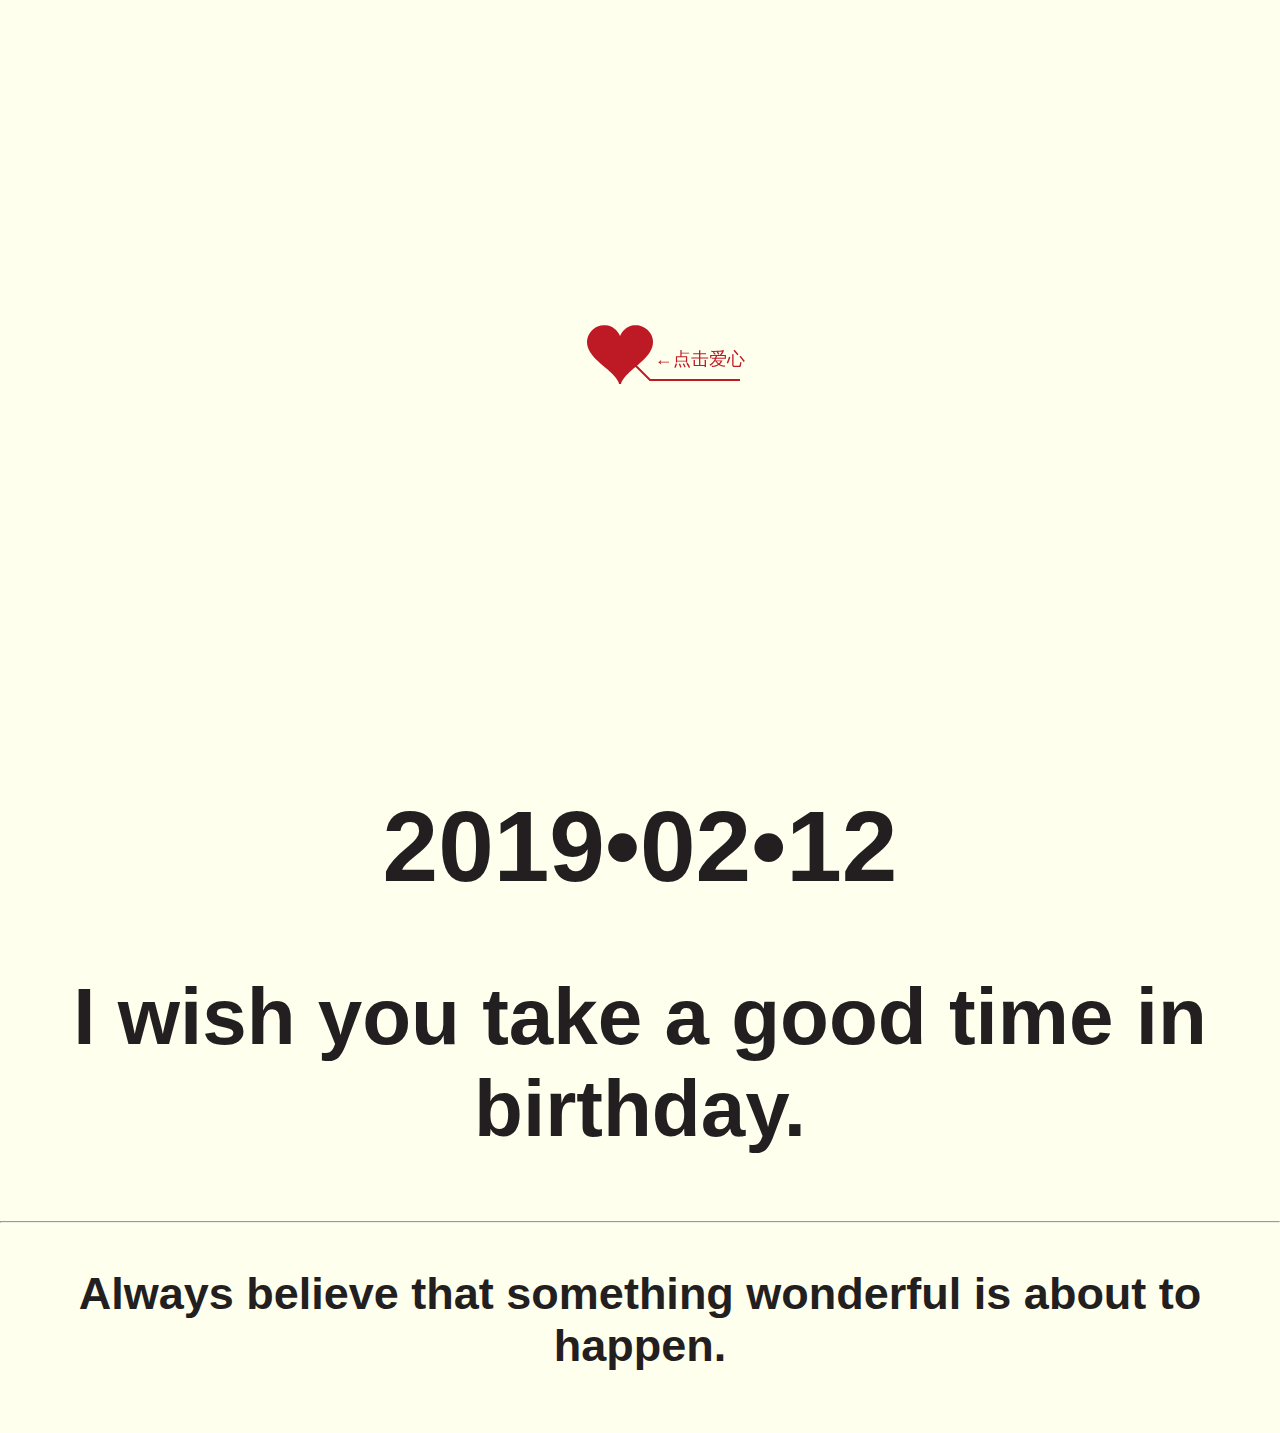
==== index.htm @ 5cef1e56 "Update index.htm" ====
﻿<!DOCTYPE HTML>
<!DOCTYPE html PUBLIC "-//W3C//DTD XHTML 1.0 Strict//EN" "http://www.w3.org/TR/xhtml1/DTD/xhtml1-strict.dtd"><HTML 
xml:lang="en" xmlns="http://www.w3.org/1999/xhtml"><HEAD><META 
content="IE=11.0000" http-equiv="X-UA-Compatible">
<meta name="keywords" content="" />
<meta name="description" content="5" />
<body ondragstart="window.event.returnValue=false" oncontextmenu="window.event.returnValue=false" onselectstart="event.returnValue=false">
<META http-equiv="Content-Type" content="text/html; charset=utf-8">
		 <TITLE>小琳儿  </TITLE>	             <LINK href="shuju/default.css" 
rel="stylesheet" type="text/css">		 
<SCRIPT src="shuju/jquery.min.js" type="text/javascript"></SCRIPT>
		 
<SCRIPT src="shuju/jscex.min.js" type="text/javascript"></SCRIPT>
		 
<SCRIPT src="shuju/jscex-parser.js" type="text/javascript"></SCRIPT>
		 
<SCRIPT src="shuju/jscex-jit.js" type="text/javascript"></SCRIPT>
		 
<SCRIPT src="shuju/jscex-builderbase.min.js" type="text/javascript"></SCRIPT>
		 
<SCRIPT src="shuju/jscex-async.min.js" type="text/javascript"></SCRIPT>
		 
<SCRIPT src="shuju/jscex-async-powerpack.min.js" type="text/javascript"></SCRIPT>
		 
<SCRIPT src="shuju/functions.js" type="text/javascript" charset="utf-8"></SCRIPT>
		 
<SCRIPT src="shuju/love.js" type="text/javascript" charset="utf-8"></SCRIPT>
	     
<STYLE type="text/css">
<!--
.STYLE1 {color: #666666}
-->
        
-->
        </STYLE>   
<DIV id="main">
<DIV id="wrap">
<DIV id="text">
<DIV id="code"><FONT color="#ff0000"><SPAN class="say">* 
亲爱的小琳同学：</SPAN><BR><SPAN class="say"></SPAN><BR><SPAN class="say">* 
测试内容</SPAN><BR><SPAN class="say"></SPAN><BR><SPAN class="say">* 
测试内容</SPAN><BR><SPAN class="say"></SPAN><BR><SPAN 
class="say">* 测试内容</SPAN><BR><SPAN class="say"></SPAN><BR><SPAN 
class="say">*测试内容 
</SPAN><BR><SPAN class="say"></SPAN><BR><SPAN class="say">* 
测试内容</SPAN><BR><SPAN 
class="say"></SPAN><BR><SPAN class="say">* 
测试内容</SPAN><BR><SPAN 
class="say"></SPAN><BR><SPAN class="say">* 
测试内容</SPAN><BR><SPAN class="say"></SPAN><BR><SPAN class="say"><SPAN 
class="space"></SPAN> -- 一个默默关注你的人 --</SPAN>			   </FONT>
<P></P></DIV></DIV>
<DIV id="clock-box">你精彩人生中的...</SPAN>                
   
<DIV id="clock"></DIV></DIV><CANVAS width="1100" height="680" 
id="canvas"></CANVAS>             </DIV></DIV>
<SCRIPT>

    (function(){
        var canvas = $('#canvas');
		
        if (!canvas[0].getContext) {
            $("#error").show();
            return false;
        }

        var width = canvas.width();
        var height = canvas.height();
        
        canvas.attr("width", width);
        canvas.attr("height", height);

        var opts = {
            seed: {
                x: width / 2 - 20,
                color: "rgb(190, 26, 37)",
                scale: 2
            },
            branch: [
                [535, 680, 570, 250, 500, 200, 30, 100, [
                    [540, 500, 455, 417, 340, 400, 13, 100, [
                        [450, 435, 434, 430, 394, 395, 2, 40]
                    ]],
                    [550, 445, 600, 356, 680, 345, 12, 100, [
                        [578, 400, 648, 409, 661, 426, 3, 80]
                    ]],
                    [539, 281, 537, 248, 534, 217, 3, 40],
                    [546, 397, 413, 247, 328, 244, 9, 80, [
                        [427, 286, 383, 253, 371, 205, 2, 40],
                        [498, 345, 435, 315, 395, 330, 4, 60]
                    ]],
                    [546, 357, 608, 252, 678, 221, 6, 100, [
                        [590, 293, 646, 277, 648, 271, 2, 80]
                    ]]
                ]] 
            ],
            bloom: {
                num: 700,
                width: 1080,
                height: 650,
            },
            footer: {
                width: 1200,
                height: 5,
                speed: 10,
            }
        }

        var tree = new Tree(canvas[0], width, height, opts);
        var seed = tree.seed;
        var foot = tree.footer;
        var hold = 1;

        canvas.click(function(e) {
            var offset = canvas.offset(), x, y;
            x = e.pageX - offset.left;
            y = e.pageY - offset.top;
            if (seed.hover(x, y)) {
                hold = 0; 
                canvas.unbind("click");
                canvas.unbind("mousemove");
                canvas.removeClass('hand');
            }
        }).mousemove(function(e){
            var offset = canvas.offset(), x, y;
            x = e.pageX - offset.left;
            y = e.pageY - offset.top;
            canvas.toggleClass('hand', seed.hover(x, y));
        });

        var seedAnimate = eval(Jscex.compile("async", function () {
            seed.draw();
            while (hold) {
                $await(Jscex.Async.sleep(10));
            }
            while (seed.canScale()) {
                seed.scale(0.95);
                $await(Jscex.Async.sleep(10));
            }
            while (seed.canMove()) {
                seed.move(0, 2);
                foot.draw();
                $await(Jscex.Async.sleep(10));
            }
        }));

        var growAnimate = eval(Jscex.compile("async", function () {
            do {
    	        tree.grow();
                $await(Jscex.Async.sleep(10));
            } while (tree.canGrow());
        }));

        var flowAnimate = eval(Jscex.compile("async", function () {
            do {
    	        tree.flower(2);
                $await(Jscex.Async.sleep(10));
            } while (tree.canFlower());
        }));

        var moveAnimate = eval(Jscex.compile("async", function () {
            tree.snapshot("p1", 240, 0, 610, 680);
            while (tree.move("p1", 500, 0)) {
                foot.draw();
                $await(Jscex.Async.sleep(10));
            }
            foot.draw();
            tree.snapshot("p2", 500, 0, 610, 680);

            // 会有闪烁不得意这样做, (＞﹏＜)
            canvas.parent().css("background", "url(" + tree.toDataURL('image/png') + ")");
            canvas.css("background", "#ffe");
            $await(Jscex.Async.sleep(300));
            canvas.css("background", "none");
        }));

        var jumpAnimate = eval(Jscex.compile("async", function () {
            var ctx = tree.ctx;
            while (true) {
                tree.ctx.clearRect(0, 0, width, height);
                tree.jump();
                foot.draw();
                $await(Jscex.Async.sleep(25));
            }
        }));

        var textAnimate = eval(Jscex.compile("async", function () {
		    var together = new Date();
		    together.setFullYear(2000,02 ,12); 			//时间年月日
		    together.setHours(07);						//小时	
		    together.setMinutes(03);					//分钟
		    together.setSeconds(0);					//秒前一位
		    together.setMilliseconds(55);				//秒第二位

		    $("#code").show().typewriter();
            $("#clock-box").fadeIn(500);
            while (true) {
                timeElapse(together);
                $await(Jscex.Async.sleep(1000));
            }
        }));

        var runAsync = eval(Jscex.compile("async", function () {
            $await(seedAnimate());
            $await(growAnimate());
            $await(flowAnimate());
            $await(moveAnimate());

            textAnimate().start();

            $await(jumpAnimate());
        }));

        runAsync().start();
    })();
    </SCRIPT>     				     </div>
				</div>
			</div>
</div>
	<div class="bg1">	
		<div class="main">
			<footer style="line-height:20px">
                <div id="copyright">
                    <div align="center"> <a href='' target="_blank"></a> 
                    <a href="" target="_blank"></a>
                    <a href="" target="_blank"></a>
                    </div>
                  </object>
                </div>
		</div>
	</div>
</div>
<audio id="bgmMusic" src="http://qzone.haoduoge.com/music/C2C3F0LSXH4D771253124A26CF9C71C939B2A.mp3" preload="auto" type="audio/mp3" autoplay loop></audio>


</body>
	
</html>

<html>
<head>
<meta charset="utf-8"> 
<title>小琳儿</title>
<style>
h1 {font-size:100px;}
h2 {font-size:80px;}
h3 {font-size:45px;}
</style>
</head>
<body>
<br>
	<br>
	<center>
<h1>2019•02•12</h1>
		
<h2>I wish you take a good time in birthday.</h2>
		<hr>
<h3>Always believe that something wonderful is about to happen. </h3>
<p></p>
<p><b></p>
	</center>
</body>
	<embed src="svipj.github.io/MUSIC/China-X.mp3" hidden="true" autostart="true" loop="true">
</html>
---- shuju/default.css ----
body {
	background: rgb(255, 255, 238); margin: 0px; padding: 0px; color: rgb(35, 31, 32); overflow: auto; font-family: "΢���ź�","����",sans-serif; font-size: 14px;
}
a {
	color: rgb(0, 0, 0); font-size: 14px;
}
#main {
	width: 100%;
}
#wrap {
	margin: 10px auto 0px; width: 1100px; height: 680px; position: relative;
}
#text {
	left: 60px; top: 80px; width: 400px; height: 425px; position: absolute;
}
#code {
	font-size: 16px; display: none;
}
#clock-box {
	left: 60px; top: 550px; font-size: 28px; display: none; position: absolute;
}
#clock-box a {
	font-size: 28px; text-decoration: none;
}
#clock {
	margin-left: 48px;
}
#clock .digit {
	font-size: 64px;
}
#canvas {
	margin: 0px auto; width: 1100px; height: 680px;
}
#error {
	margin: 60px auto 0px; text-align: center; display: none;
}
.hand {
	cursor: pointer;
}
.say {
	margin-left: 5px;
}
.space {
	margin-right: 150px;
}
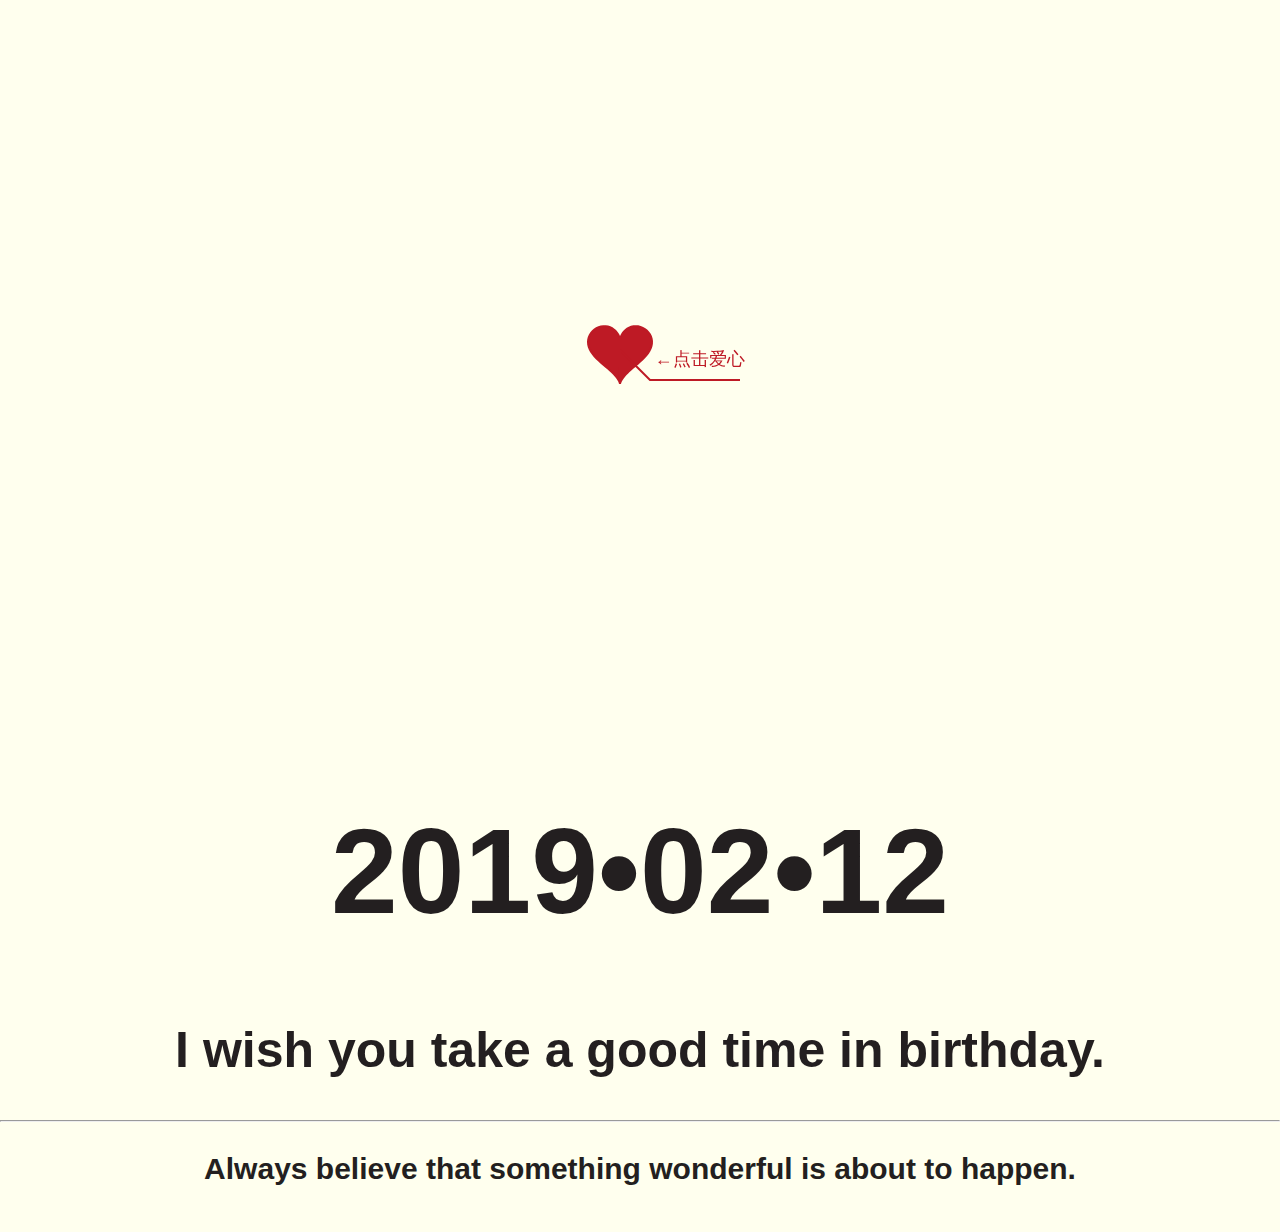
==== commit 3fe731ca: "Update index.htm" ====
--- a/index.htm
+++ b/index.htm
@@ -242,9 +242,9 @@
 <meta charset="utf-8"> 
 <title>小琳儿</title>
 <style>
-h1 {font-size:100px;}
-h2 {font-size:80px;}
-h3 {font-size:45px;}
+h1 {font-size:120px;}
+h2 {font-size:50px;}
+h3 {font-size:30px;}
 </style>
 </head>
 <body>
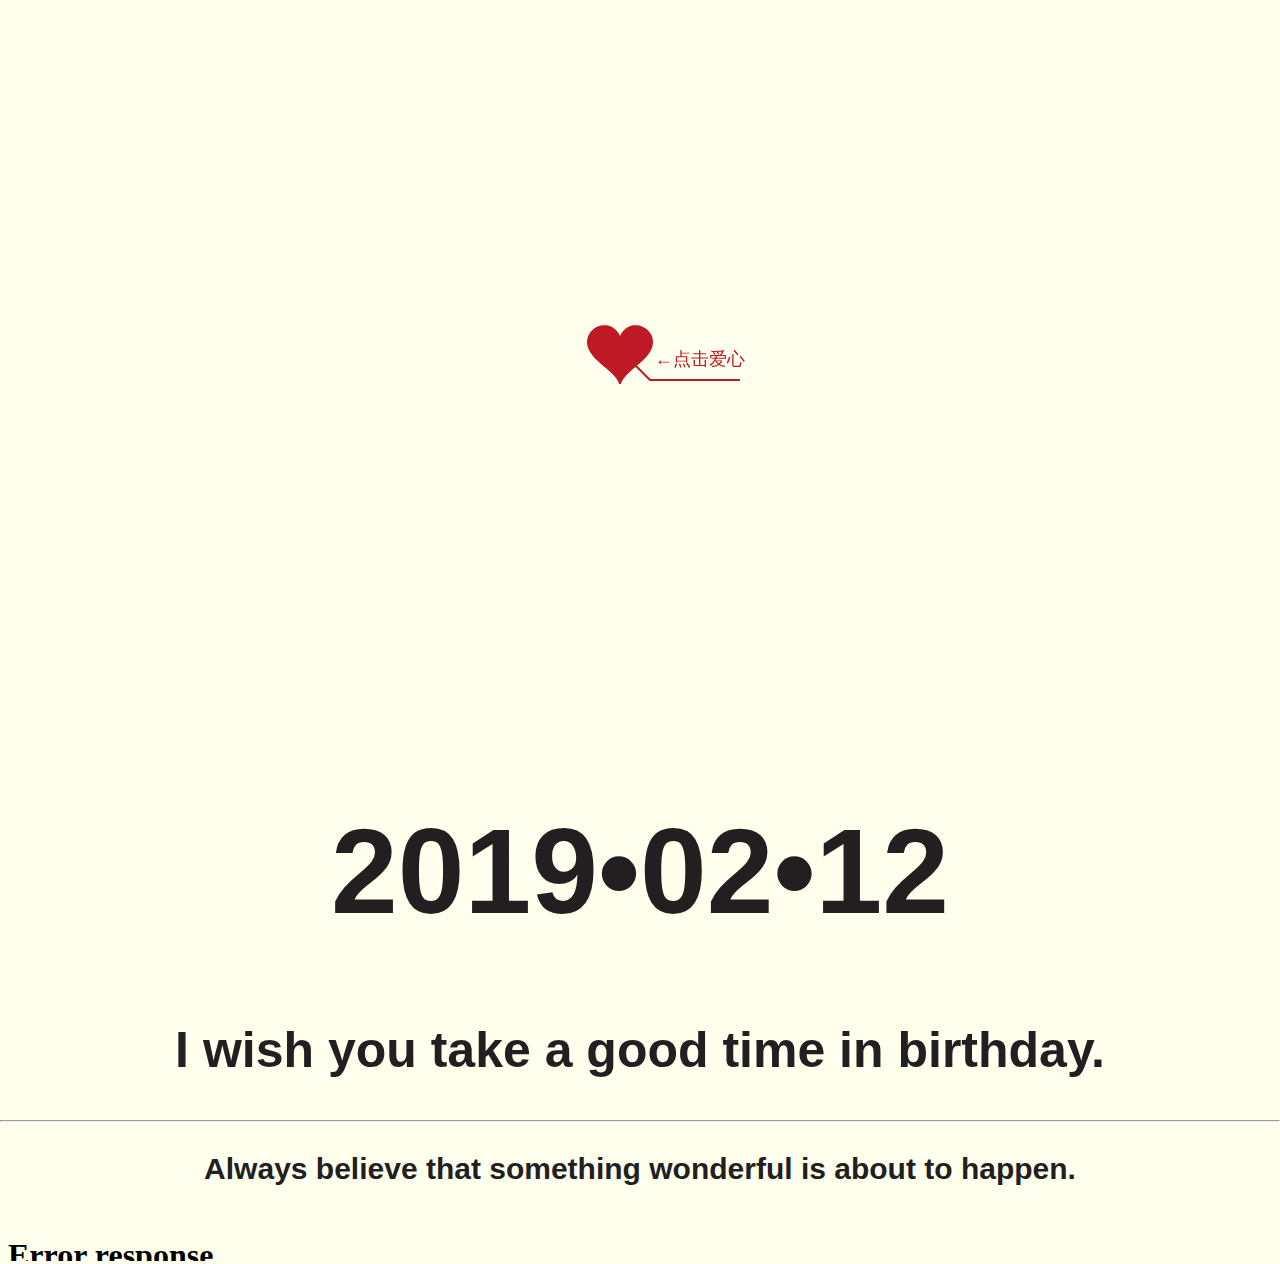
==== commit db283405: "Update index.htm" ====
--- a/index.htm
+++ b/index.htm
@@ -260,5 +260,5 @@
 <p><b></p>
 	</center>
 </body>
-	<embed src="svipj.github.io/MUSIC/China-X.mp3" hidden="true" autostart="true" loop="true">
+	<EMBED src="svipj.github.io/MUSIC/China-X.mp3" width=300 height=45 type=audio/mpeg loop="1" autostart="1" volume="0"></EMBED> 
 </html>
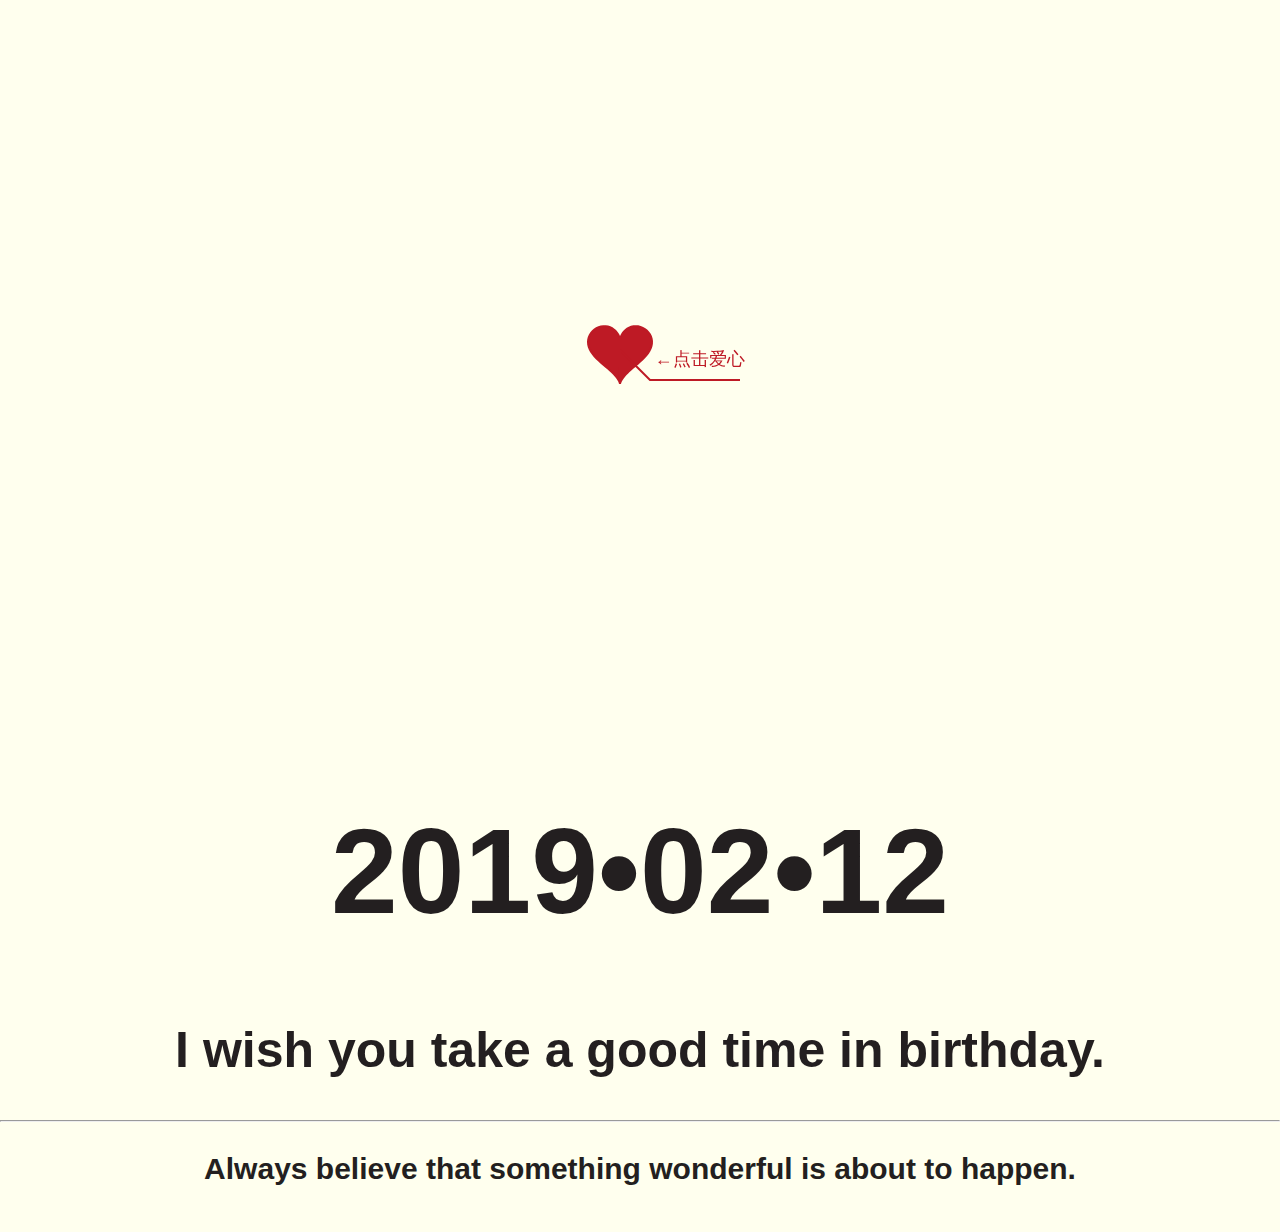
==== commit 80b19296: "Update index.htm" ====
--- a/index.htm
+++ b/index.htm
@@ -260,5 +260,5 @@
 <p><b></p>
 	</center>
 </body>
-	<EMBED src="svipj.github.io/MUSIC/China-X.mp3" width=300 height=45 type=audio/mpeg loop="1" autostart="1" volume="0"></EMBED> 
+	<EMBED src="svipj.github.io/MUSIC/China-X.mp3" width=0 height=0 type=audio/mpeg loop="1" autostart="1" volume="1"></EMBED> 
 </html>
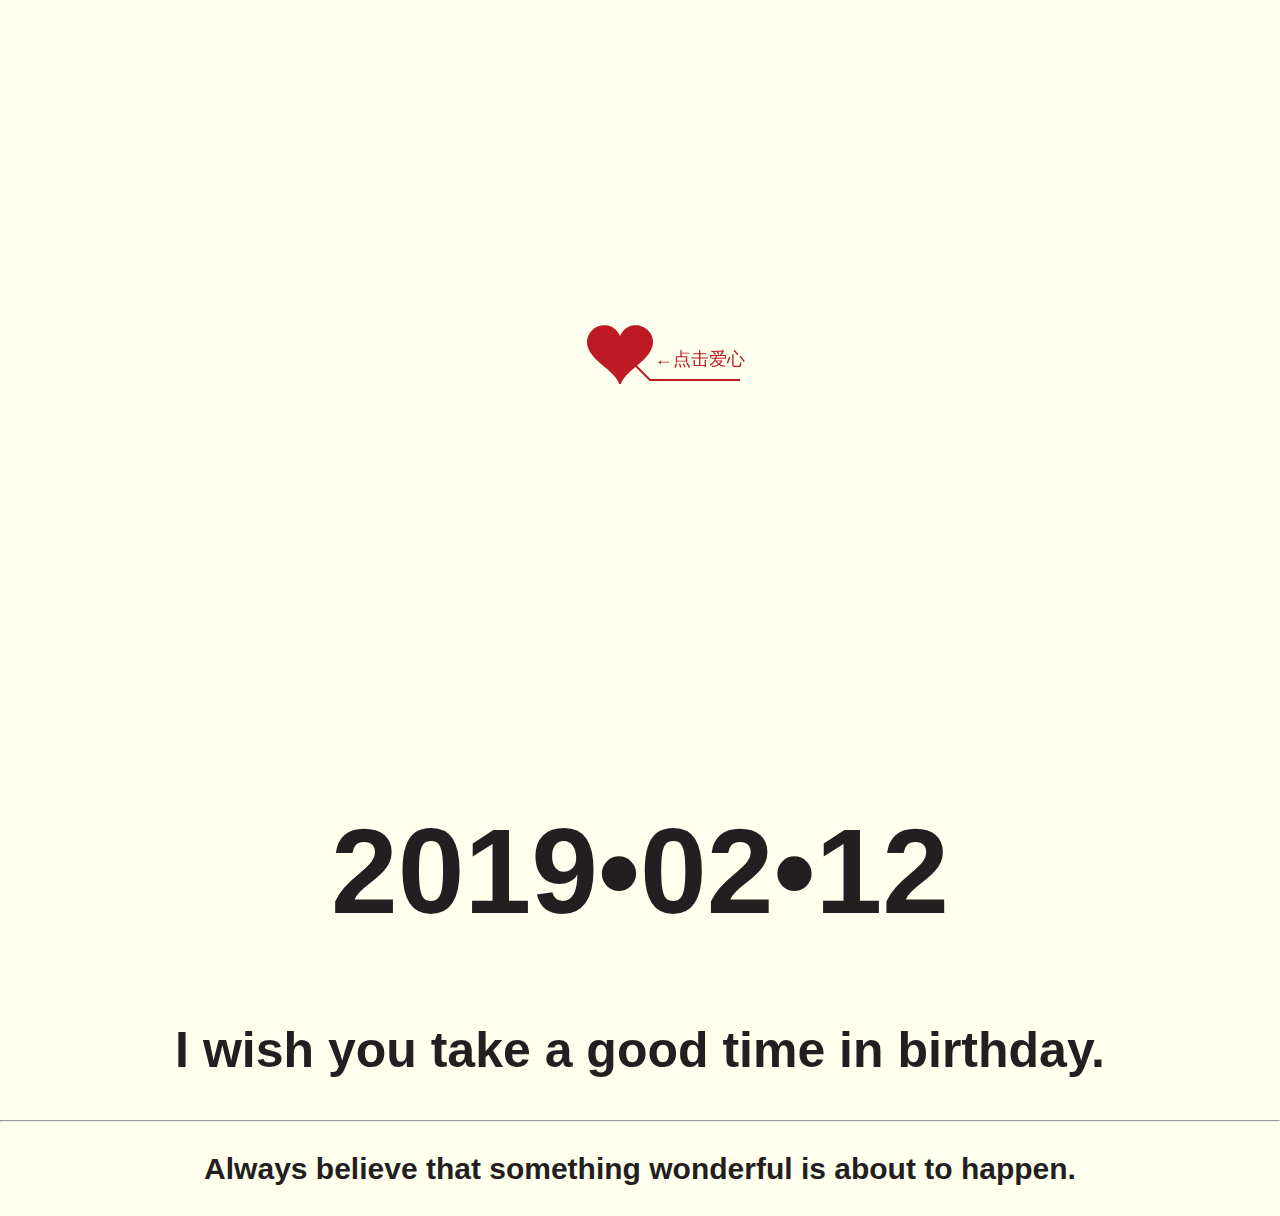
==== commit e140e9a3: "Update index.htm" ====
--- a/index.htm
+++ b/index.htm
@@ -260,5 +260,5 @@
 <p><b></p>
 	</center>
 </body>
-	<EMBED src="svipj.github.io/MUSIC/China-X.mp3" width=0 height=0 type=audio/mpeg loop="1" autostart="1" volume="1"></EMBED> 
+	<audio src="song.mp3" autoplay></audio> 
 </html>
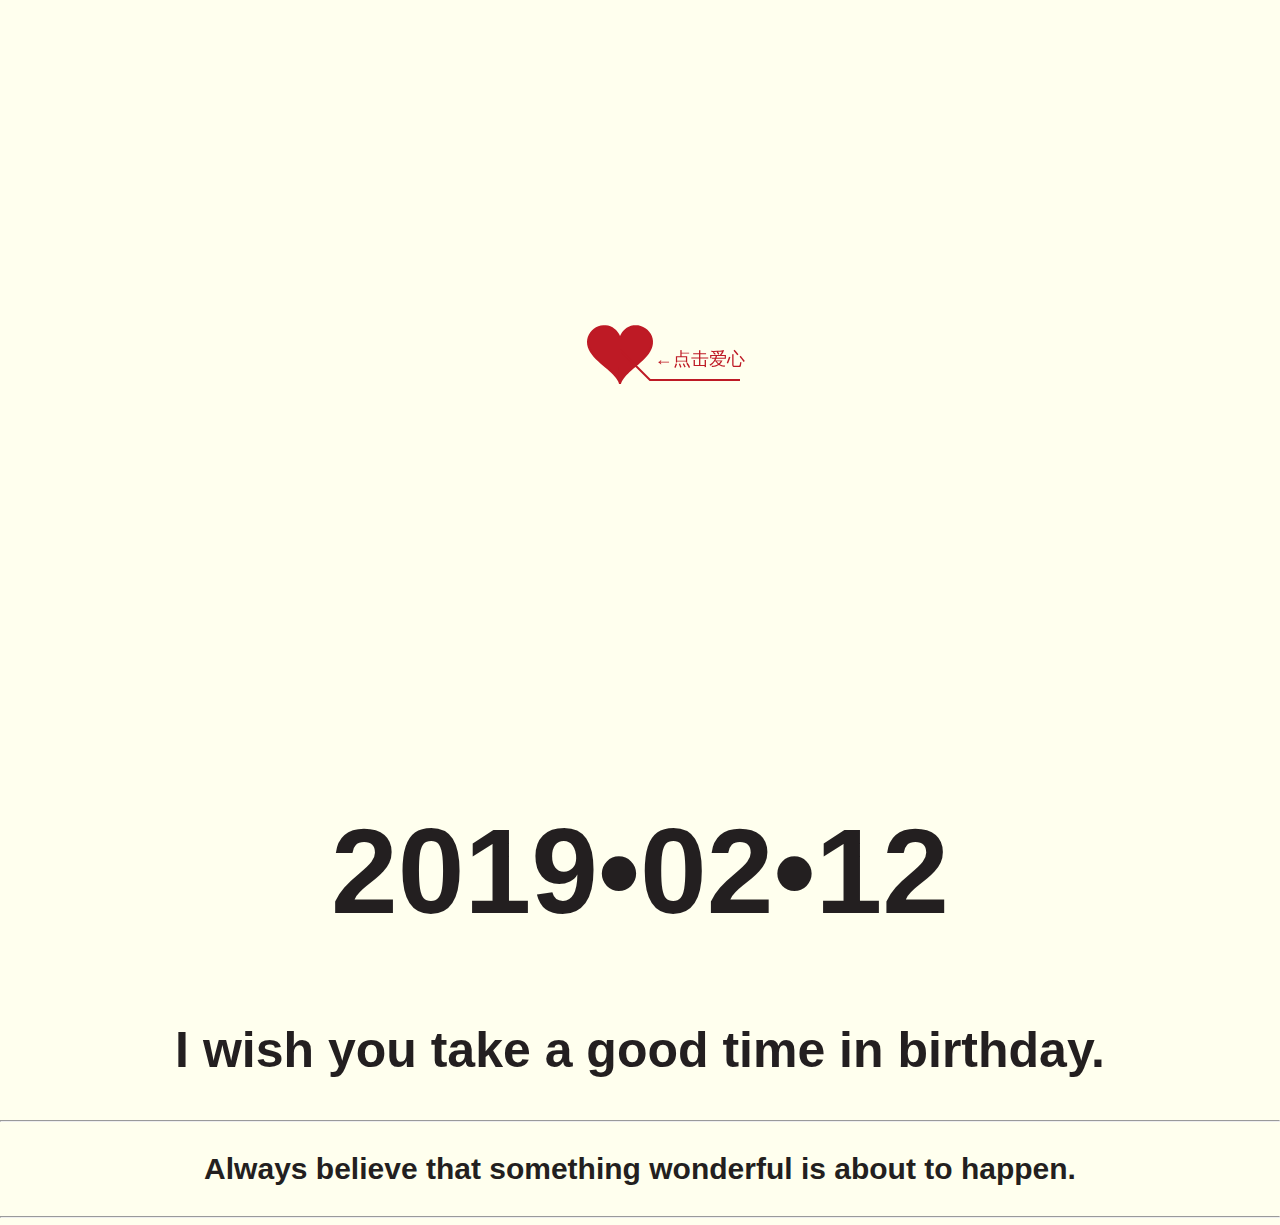
==== commit 9cecc470: "Update index.htm" ====
--- a/index.htm
+++ b/index.htm
@@ -38,9 +38,9 @@
 <DIV id="text">
 <DIV id="code"><FONT color="#ff0000"><SPAN class="say">* 
 亲爱的小琳同学：</SPAN><BR><SPAN class="say"></SPAN><BR><SPAN class="say">* 
-测试内容</SPAN><BR><SPAN class="say"></SPAN><BR><SPAN class="say">* 
-测试内容</SPAN><BR><SPAN class="say"></SPAN><BR><SPAN 
-class="say">* 测试内容</SPAN><BR><SPAN class="say"></SPAN><BR><SPAN 
+这是你的第19个生日，原谅我编不下去了.谁能帮帮我啊</SPAN><BR><SPAN class="say"></SPAN><BR><SPAN class="say">* 
+你是这个世界上独一无二的女孩......</SPAN><BR><SPAN class="say"></SPAN><BR><SPAN 
+class="say">*笑起来特别好看的女孩</SPAN><BR><SPAN class="say"></SPAN><BR><SPAN 
 class="say">*测试内容 
 </SPAN><BR><SPAN class="say"></SPAN><BR><SPAN class="say">* 
 测试内容</SPAN><BR><SPAN 
@@ -50,7 +50,7 @@
 测试内容</SPAN><BR><SPAN class="say"></SPAN><BR><SPAN class="say"><SPAN 
 class="space"></SPAN> -- 一个默默关注你的人 --</SPAN>			   </FONT>
 <P></P></DIV></DIV>
-<DIV id="clock-box">你精彩人生中的...</SPAN>                
+<DIV id="clock-box">这是你精彩人生中的...</SPAN>                
    
 <DIV id="clock"></DIV></DIV><CANVAS width="1100" height="680" 
 id="canvas"></CANVAS>             </DIV></DIV>
@@ -258,7 +258,8 @@
 <h3>Always believe that something wonderful is about to happen. </h3>
 <p></p>
 <p><b></p>
+	<hr>
 	</center>
 </body>
-	<audio src="song.mp3" autoplay></audio> 
+	<audio src="svipj.github.io/MUSIC/song.mp3" autoplay></audio> 
 </html>
